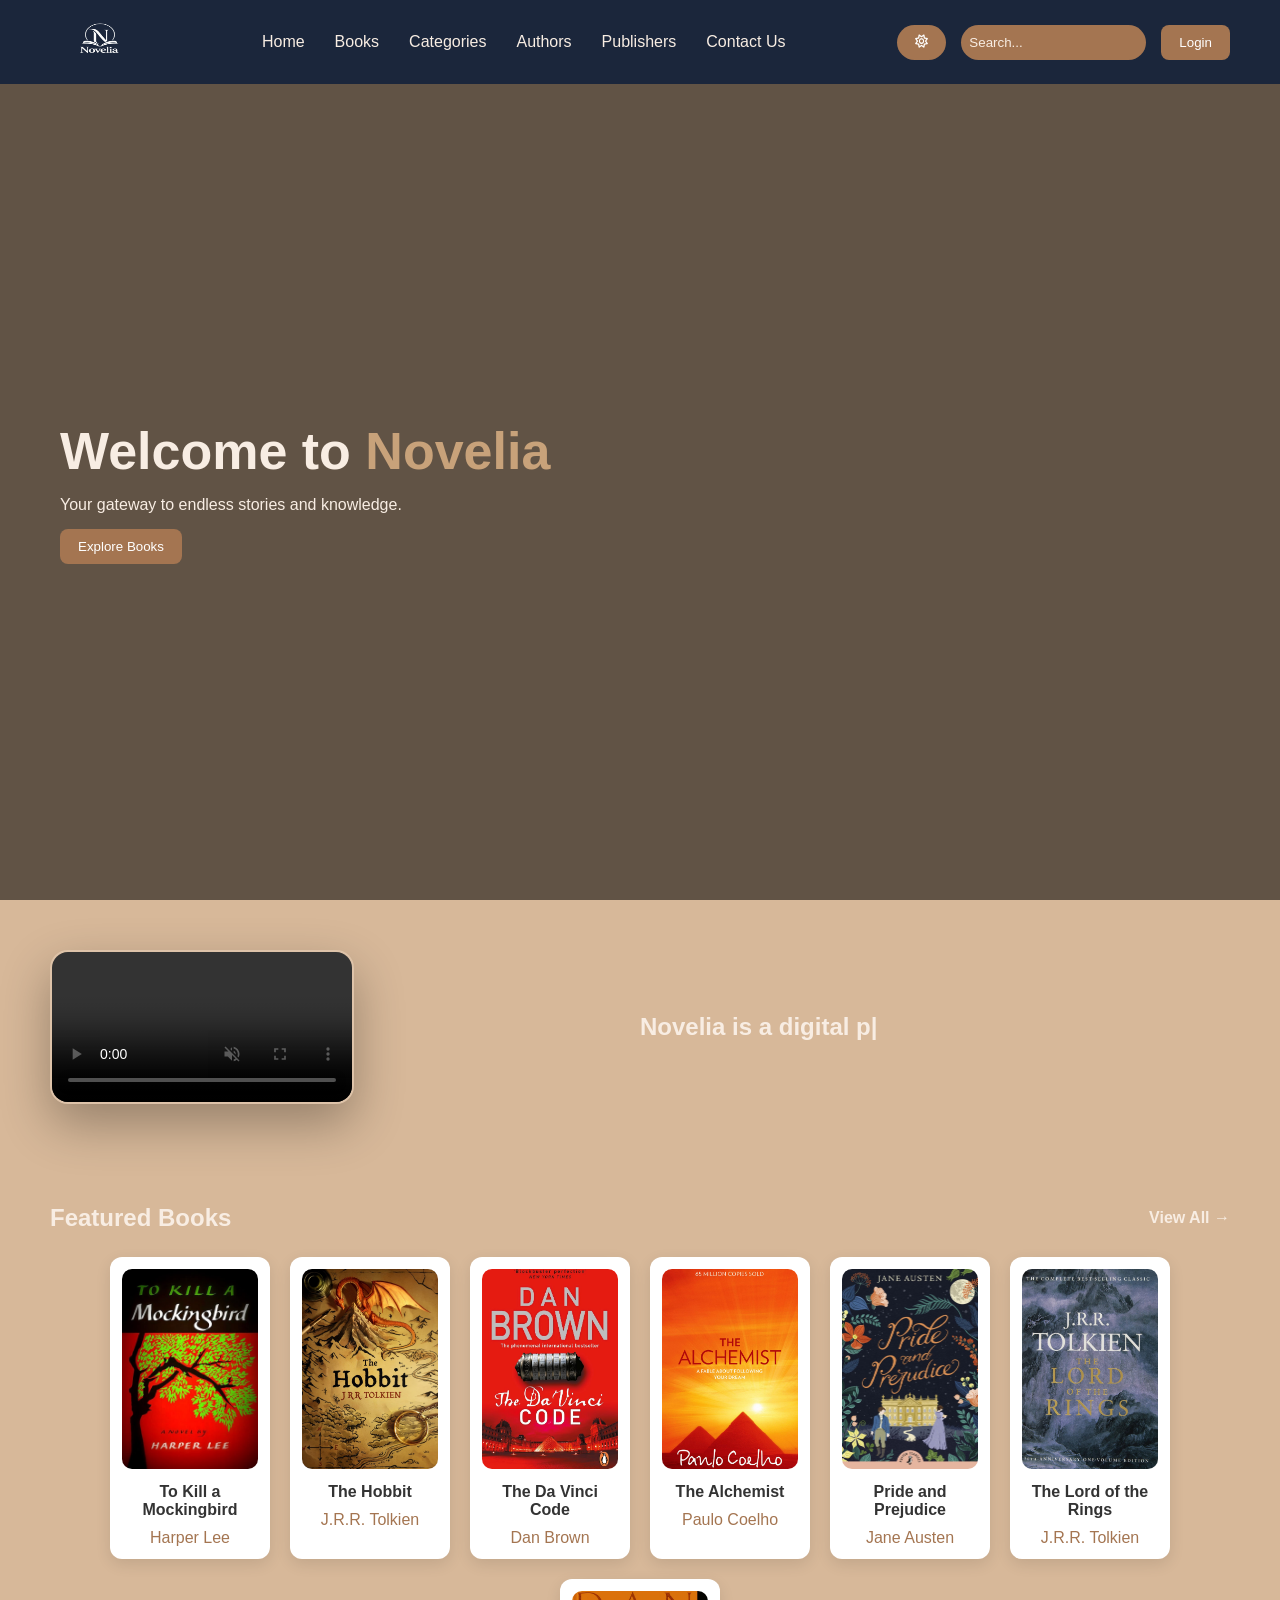
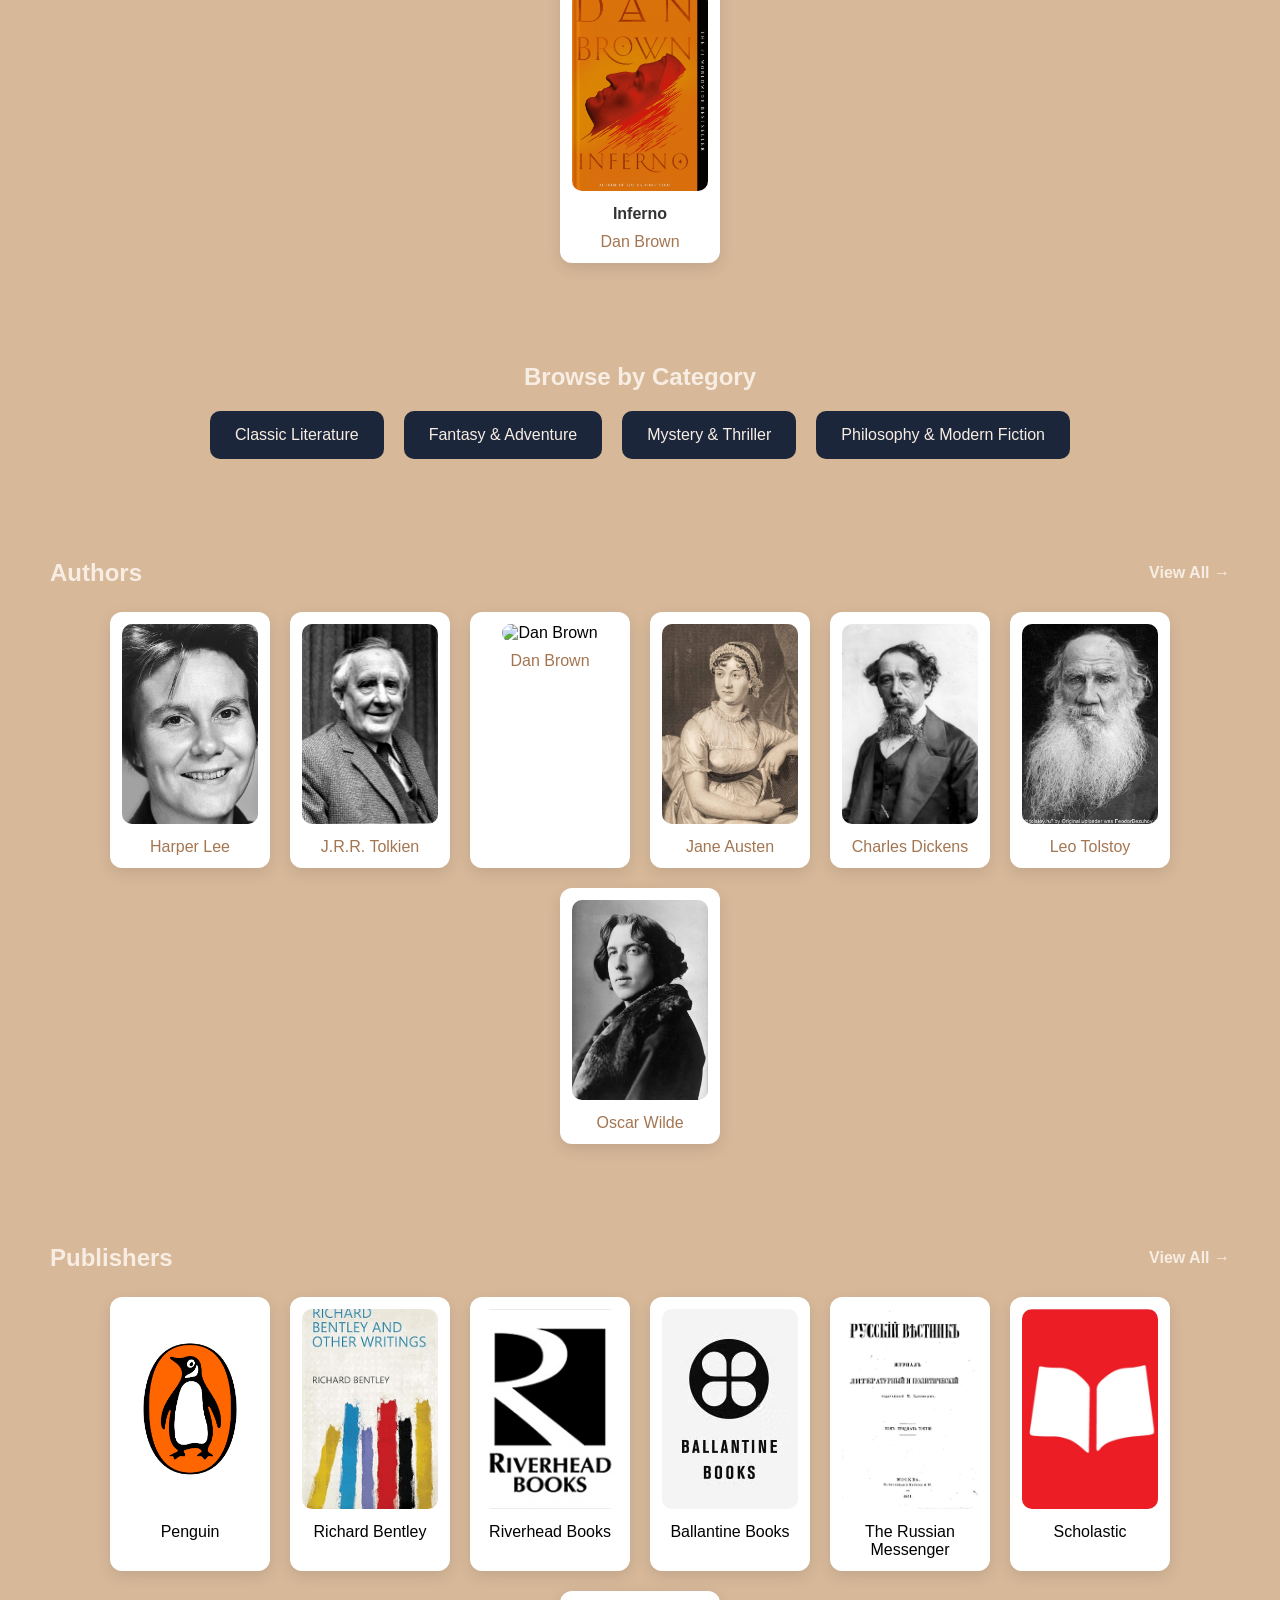
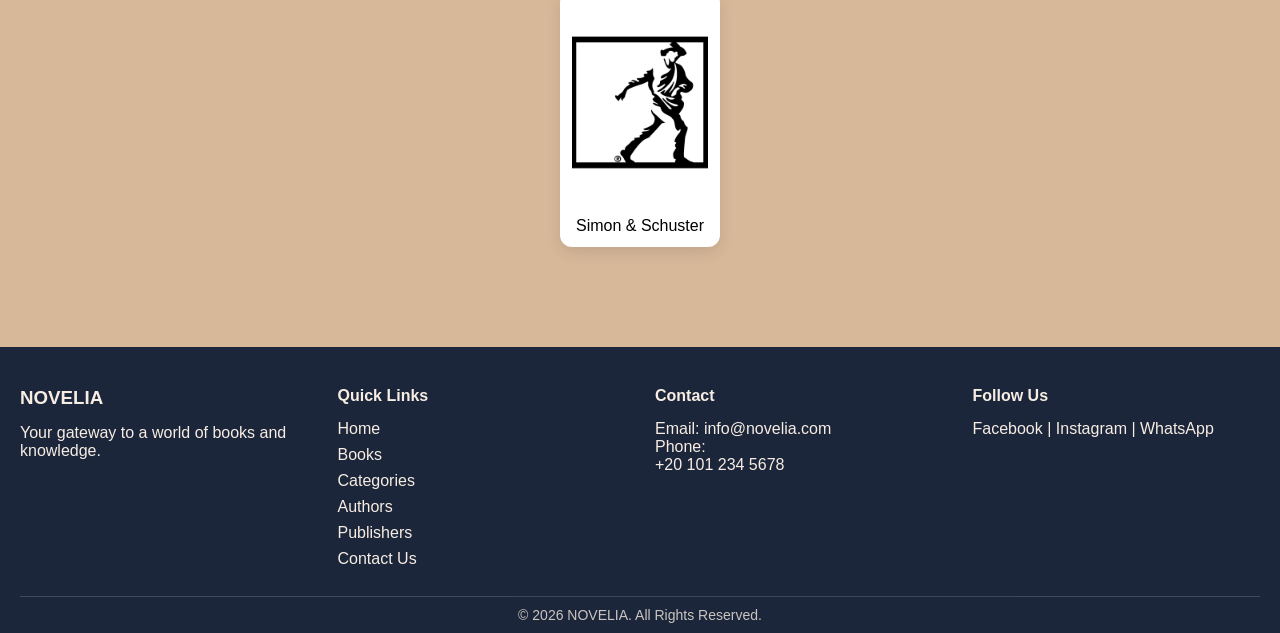
==== index.html @ daeb6084 "first commit" ====
<!doctype html>
<html lang="en">
  <head>
    <meta charset="UTF-8" />
    <title>Novelia</title>

    <link rel="stylesheet" href="/assets/styles/style.css" />
    <link
      rel="stylesheet"
      href="https://cdnjs.cloudflare.com/ajax/libs/font-awesome/6.5.1/css/all.min.css"
    />
  </head>
  <body>
    <!-- ================= NAVBAR ================= -->
    <nav class="navbar">
      <div class="logo">
        <img src="/assets/img/logo1.png" alt="logo" />
      </div>

      <div class="links">
        <a href="index.html">Home</a>
        <a href="book.html">Books</a>
        <a href="categories.html">Categories</a>
        <a href="author.html">Authors</a>
        <a href="publish.html">Publishers</a>
        <a href="contuct-us.html">Contact Us</a>
      </div>

      <div class="nav-right">
        <button id="switch-theme">
          <i class="fa-regular fa-sun"></i>
          <i class="fa-regular fa-moon"></i>
        </button>
        <input type="text" placeholder="Search..." class="search" />
        <button onclick="login()" class="login-btn">Login</button>
      </div>
    </nav>

    <!-- ================= HERO ================= -->
    <section class="hero">
      <div class="overlay">
        <div class="hero-content">
          <h1>Welcome to <span>Novelia</span></h1>
          <p>Your gateway to endless stories and knowledge.</p>
          <button>Explore Books</button>
        </div>
      </div>
    </section>

    <!-- ================= VIDEO ================= -->
    <section class="video-section">
      <div class="video-box">
        <video controls autoplay muted loop>
          <source src="/assets/video/presentation video.mp4" type="video/mp4" />
        </video>
      </div>

      <div class="text-box">
        <h2 id="typing"></h2>
      </div>
    </section>

    <!-- ================= BOOKS ================= -->
    <section class="featured" id="books">
      <div class="section-head">
        <h2 class="books-title">
          <a href="/book.html">Featured Books</a>
        </h2>

        <a href="./book.html" class="view-all">View All →</a>
      </div>

      <div class="cards">
        <div class="card">
          <img src="/assets/img/picture1.jpeg" />
          <p class="book-name">To Kill a Mockingbird</p>
          <p class="author-name">Harper Lee</p>
        </div>

        <div class="card">
          <img src="/assets/img/picture2.jpeg" />
          <p class="book-name">The Hobbit</p>
          <p class="author-name">J.R.R. Tolkien</p>
        </div>

        <div class="card">
          <img src="/assets/img/picture3.jpeg" />
          <p class="book-name">The Da Vinci Code</p>
          <p class="author-name">Dan Brown</p>
        </div>

        <div class="card">
          <img src="/assets/img/picture4.jpeg" />
          <p class="book-name">The Alchemist</p>
          <p class="author-name">Paulo Coelho</p>
        </div>

        <div class="card">
          <img src="/assets/img/picture5.jpeg" />
          <p class="book-name">Pride and Prejudice</p>
          <p class="author-name">Jane Austen</p>
        </div>

        <div class="card">
          <img src="/assets/img/picture6.jpeg" />
          <p class="book-name">The Lord of the Rings</p>
          <p class="author-name">J.R.R. Tolkien</p>
        </div>

        <div class="card">
          <img src="/assets/img/pictures7.jpeg" />
          <p class="book-name">Inferno</p>
          <p class="author-name">Dan Brown</p>
        </div>
      </div>
    </section>

    <!-- ================= CATEGORIES ================= -->
    <section class="categories" id="categories">
      <h2>Browse by Category</h2>

      <div class="category-boxes">
        <div>Classic Literature</div>
        <div>Fantasy & Adventure</div>
        <div>Mystery & Thriller</div>
        <div>Philosophy & Modern Fiction</div>
      </div>
    </section>

    <!-- ================= AUTHORS ================= -->
    <section class="featured" id="authors">
      <div class="section-head">
        <h2 class="authors-title">
          <a href="/author.html">Authors</a>
        </h2>

        <a href="./author.html" class="view-all">View All →</a>
      </div>

      <!-- ================= AUTHORS CARDS ================= -->
      <div class="cards">
        <!-- ================= AUTHORS CARDS ================= -->
        <div class="cards">
          <div class="card">
            <img src="/assets/img/harper lee.avif" alt="Harper Lee" />
            <p class="author-name">Harper Lee</p>
          </div>

          <div class="card">
            <img src="/assets/img/J.R.R. Tolkien.webp" alt="J.R.R. Tolkien" />
            <p class="author-name">J.R.R. Tolkien</p>
          </div>

          <div class="card">
            <img src="/assets/img/dan brown.jpg" alt="Dan Brown" />
            <p class="author-name">Dan Brown</p>
          </div>

          <div class="card">
            <img src="/assets/img/AJane Austen.jpg" alt="Jane Austen" />
            <p class="author-name">Jane Austen</p>
          </div>

          <div class="card">
            <img src="/assets/img/charles dickens.avif" alt="Charles Dickens" />
            <p class="author-name">Charles Dickens</p>
          </div>

          <div class="card">
            <img src="/assets/img/leo-tolstoy.avif" alt="Leo Tolstoy" />
            <p class="author-name">Leo Tolstoy</p>
          </div>

          <div class="card">
            <img src="/assets/img/Oscar-Wilde-1882.webp" alt="Oscar Wilde" />
            <p class="author-name">Oscar Wilde</p>
          </div>
        </div>
      </div>
    </section>

    <!-- ================= PUBLISHERS ================= -->
    <section class="featured" id="publishers">
      <div class="section-head">
        <h2 class="publishers-title">
          <a href="/publish.html">Publishers</a>
        </h2>

        <a href="./publish.html" class="view-all">View All →</a>
      </div>

      <div class="cards">
        <div class="card">
          <img src="/assets/img/penguin.png" />
          <p class="publishers-name">Penguin</p>
        </div>

        <div class="card">
          <img src="/assets/img/Richard Bentley.jpg" />
          <p class="publishers-name">Richard Bentley</p>
        </div>

        <div class="card">
          <img src="/assets/img/Riverhead_Books.jpg" />
          <p class="publishers-name">Riverhead Books</p>
        </div>

        <div class="card">
          <img
            src="/assets/img/RHPG_Imprint-Logos_Squares_200x200Ballantine.avif"
          />
          <p class="publishers-name">Ballantine Books</p>
        </div>

        <div class="card">
          <img src="/assets/img/The Russian Messenger.jpg" />
          <p class="publishers-name">The Russian Messenger</p>
        </div>

        <div class="card">
          <img src="/assets/img/Scholastic.jpg" />
          <p class="publishers-name">Scholastic</p>
        </div>

        <div class="card">
          <img src="/assets/img/Simon & Schuster.png" />
          <p class="publishers-name">Simon & Schuster</p>
        </div>
      </div>
    </section>

    <!-- ================= FOOTER ================= -->
    <section>
      <footer class="footer">
        <div class="footer-container">
          <div class="footer-box">
            <h3>NOVELIA</h3>
            <p>Your gateway to a world of books and knowledge.</p>
          </div>

          <div class="footer-box">
            <h4>Quick Links</h4>
            <a href="index.html">Home</a>
            <a href="book.html">Books</a>
            <a href="categories.html">Categories</a>
            <a href="author.html">Authors</a>
            <a href="publish.html">Publishers</a>
            <a href="contuct-us.html">Contact Us</a>
          </div>

          <div class="footer-box">
            <h4>Contact</h4>
            <p>Email: info@novelia.com</p>
            <p>Phone: <a href="tel:+201012345678">+20 101 234 5678</a></p>
          </div>

          <div class="footer-box">
            <h4>Follow Us</h4>
            <p>Facebook | Instagram | WhatsApp</p>
          </div>
        </div>

        <div class="footer-bottom">
          <p>© 2026 NOVELIA. All Rights Reserved.</p>
        </div>
      </footer>
    </section>
    <script src="/assets/js/index.js"></script>
  </body>

  <script>
    document.addEventListener("DOMContentLoaded", function () {
      const text =
        "Novelia is a digital platform for exploring books, authors, and publishers in an easy and enjoyable way.";

      let index = 0;
      let started = false;

      const typingElement = document.getElementById("typing");

      function type() {
        if (index < text.length) {
          typingElement.textContent += text.charAt(index);
          index++;
          setTimeout(type, 50);
        }
      }

      const observer = new IntersectionObserver(
        (entries) => {
          entries.forEach((entry) => {
            if (entry.isIntersecting && !started) {
              started = true;
              type();
            }
          });
        },
        {
          threshold: 0.5,
        },
      );

      observer.observe(typingElement);
    });
  </script>
</html>
---- assets/styles/style.css ----
:root {
  --background-color1: #c8a27a;
  --background-color: #d7b899;
  --primary-color: #a47551;
  --header-color: #1b263b;
  --font-color: #f8ede3;
}

html {
  scroll-behavior: smooth;
}

/* ================= RESET ================= */
* {
  margin: 0;
  padding: 0;
  box-sizing: border-box;
  font-family: sans-serif;
}

body {
  background: var(--background-color);
}


.navbar {
  display: flex;
  justify-content: space-between;
  align-items: center;
  background: var(--header-color);
  padding: 15px 50px;
}

img {
  width: 100px;
  height: 50px;
}

.links {
  display: flex;
  gap: 30px;
}

.links a {
  color: var(--font-color);
  text-decoration: none;
  transition: 0.3s;
}

.links a:hover {
  color: var(--background-color1);
}

.nav-right{
  display: flex;
  gap: 15px;
}

#switch-theme {
  background: var(--primary-color);
  border-radius: 20px;
}

#switch-theme:hover{
  transform: translateY(0px);
}



#switch-theme i.fa-moon{
  display: none;
}

#switch-theme i.fa-sun{
  display: block;
}

.dark-mode #switch-theme i.fa-moon{
  display: block;
}

.dark-mode #switch-theme i.fa-sun{
  display: none;
}

.dark-mode{
  --background-color1: #555353;
  --background-color: #1e1e1e;
  --primary-color: #211811;
  --font-color: #f8ede3;
  --header-color: #040508;

}

.search {
  padding: 8px 8px;
  border-radius: 50px;
  border: none;
  outline: none;
  background: var(--primary-color);
  color: var(--font-color);
}

.search::placeholder{
  color: var(--fonr-color);
}


button,
.login-btn {
  background: var(--primary-color);
  border: none;
  padding: 10px 18px;
  border-radius: 8px;
  cursor: pointer;
  color: #fff;
  transition: 0.3s;
  width: fit-content;
}

button:hover,
.login-btn:hover {
  transform: translateY(-3px);
  background: var(--background-color1);
}


.video-section {
  display: flex;
  align-items: center;
  justify-content: space-between;
  padding: 50px;
  gap: 40px;
  background: var(--backgorung-color);
}

.video-box video {
  width: 100%;
  border-radius: 18px;
  border: 2px solid rgba(248, 237, 227, 0.2);
  box-shadow: 0 20px 50px rgba(0, 0, 0, 0.3);
  transition: all 0.3s ease;
  display: block;
}

/* hover بسيط فقط */
.video-box video:hover {
  transform: scale(1.02);
  box-shadow: 0 25px 60px rgba(0, 0, 0, 0.4);
}

.text-box {
  width: 50%;
  color: var(--font-color);
}



.hero {
  height: 80vh;
  background: url("https://images.unsplash.com/photo-1507842217343-583bb7270b66") center/cover no-repeat;
  height: calc(100vh - 84px);
}

.overlay {
  width: 100%;
  height: 100%;
  background: rgba(0, 0, 0, 0.55);
  display: flex;
  align-items: center;
}

.hero-content {
  color: var(--font-color);
  display: flex;
  padding-left: 60px;
  max-width: 600px;
  flex-direction: column;
  gap: 15px;
}

.hero-content h1 {
  font-size: 52px;
}

.hero-content span {
  color:  #c8a27a;
}


.featured {
  padding: 50px;
}

.section-head {
  display: flex;
  justify-content: space-between;
  align-items: center;
  margin-bottom: 25px;
}


.section-head h2 a {
  text-decoration: none;
  color: var(--font-color);
  font-weight: bold;
  transition: 0.3s;
}



.view-all {
  color:var(--font-color);
  font-weight: bold;
  text-decoration: none;
  position: relative;
  transition: 0.3s;
}

.view-all::after {
  content: "";
  position: absolute;
  width: 0%;
  height: 2px;
  background: var(--primary-color);
  left: 0;
  bottom: -4px;
  transition: 0.3s;
}

.view-all:hover {
  color: var(--primary-color);
  letter-spacing: 1px;
}

.view-all:hover::after {
  width: 100%;
}


.cards {
  display: flex;
  flex-wrap: wrap;
  gap: 20px;
  justify-content: center;
}


.card {
  background: #fff;
  padding: 12px;
  border-radius: 12px;
  width: 160px;
  text-align: center;
  cursor: pointer;
  overflow: hidden;
  transition: 0.35s;
  box-shadow: 0 5px 15px rgba(0, 0, 0, 0.1);
}

.card:hover {
  transform: translateY(-10px) scale(1.04);
  box-shadow: 0 20px 35px rgba(0, 0, 0, 0.25);
}

.card img {
  width: 100%;
  height: 200px;
  object-fit: cover;
  border-radius: 10px;
  transition: 0.4s;
}

.card:hover img {
  transform: scale(1.1);
}

.card p {
  margin-top: 10px;
}


.book-name {
  font-weight: bold;
  color: #333;
}

.author-name {
  color: #a47551;
}


.categories {
  padding: 50px;
  text-align: center;
}

.category-boxes {
  display: flex;
  justify-content: center;
  gap: 20px;
  flex-wrap: wrap;
  margin-top: 20px;
}

.categories h2{
  color: var(--font-color);
}

.category-boxes div {
  background: var(--header-color);
  color: var(--font-color);
  padding: 15px 25px;
  border-radius: 10px;
  cursor: pointer;
  transition: 0.3s;
}

.category-boxes div:hover {
  background: var(--primary-color);
  transform: translateY(-5px);
}


@keyframes fadeUp {
  from {
    opacity: 0;
    transform: translateY(25px);
  }
  to {
    opacity: 1;
    transform: translateY(0);
  }
}

.footer {
  background: var(--header-color);
  color: var(--font-color);
  padding: 40px 20px 10px;
  margin-top: 50px;
}

.footer-container {
  display: flex;
  justify-content: space-between;
  flex-wrap: wrap;
  gap: 30px;
}

.footer-box {
  flex: 1;
  min-width: 200px;
}

.footer-box h3,
.footer-box h4 {
  margin-bottom: 15px;
  color: var(--font-color);
}

.footer-box a {
  display: block;
  color: var(--font-color);
  text-decoration: none;
  margin-bottom: 8px;
  transition: 0.3s;
}

.footer-box a:hover {
  color: var(--background-color1);
  padding-left: 5px;
}

.footer-bottom {
  text-align: center;
  margin-top: 20px;
  border-top: 1px solid rgba(255, 255, 255, 0.2);
  padding-top: 10px;
  font-size: 14px;
  opacity: 0.8;
}

#typing::after {
  content: "|";
  animation: blink 1s infinite;
}

@keyframes blink {
  0%,
  50%,
  100% {
    opacity: 1;
  }
  25%,
  75% {
    opacity: 0;
  }
}
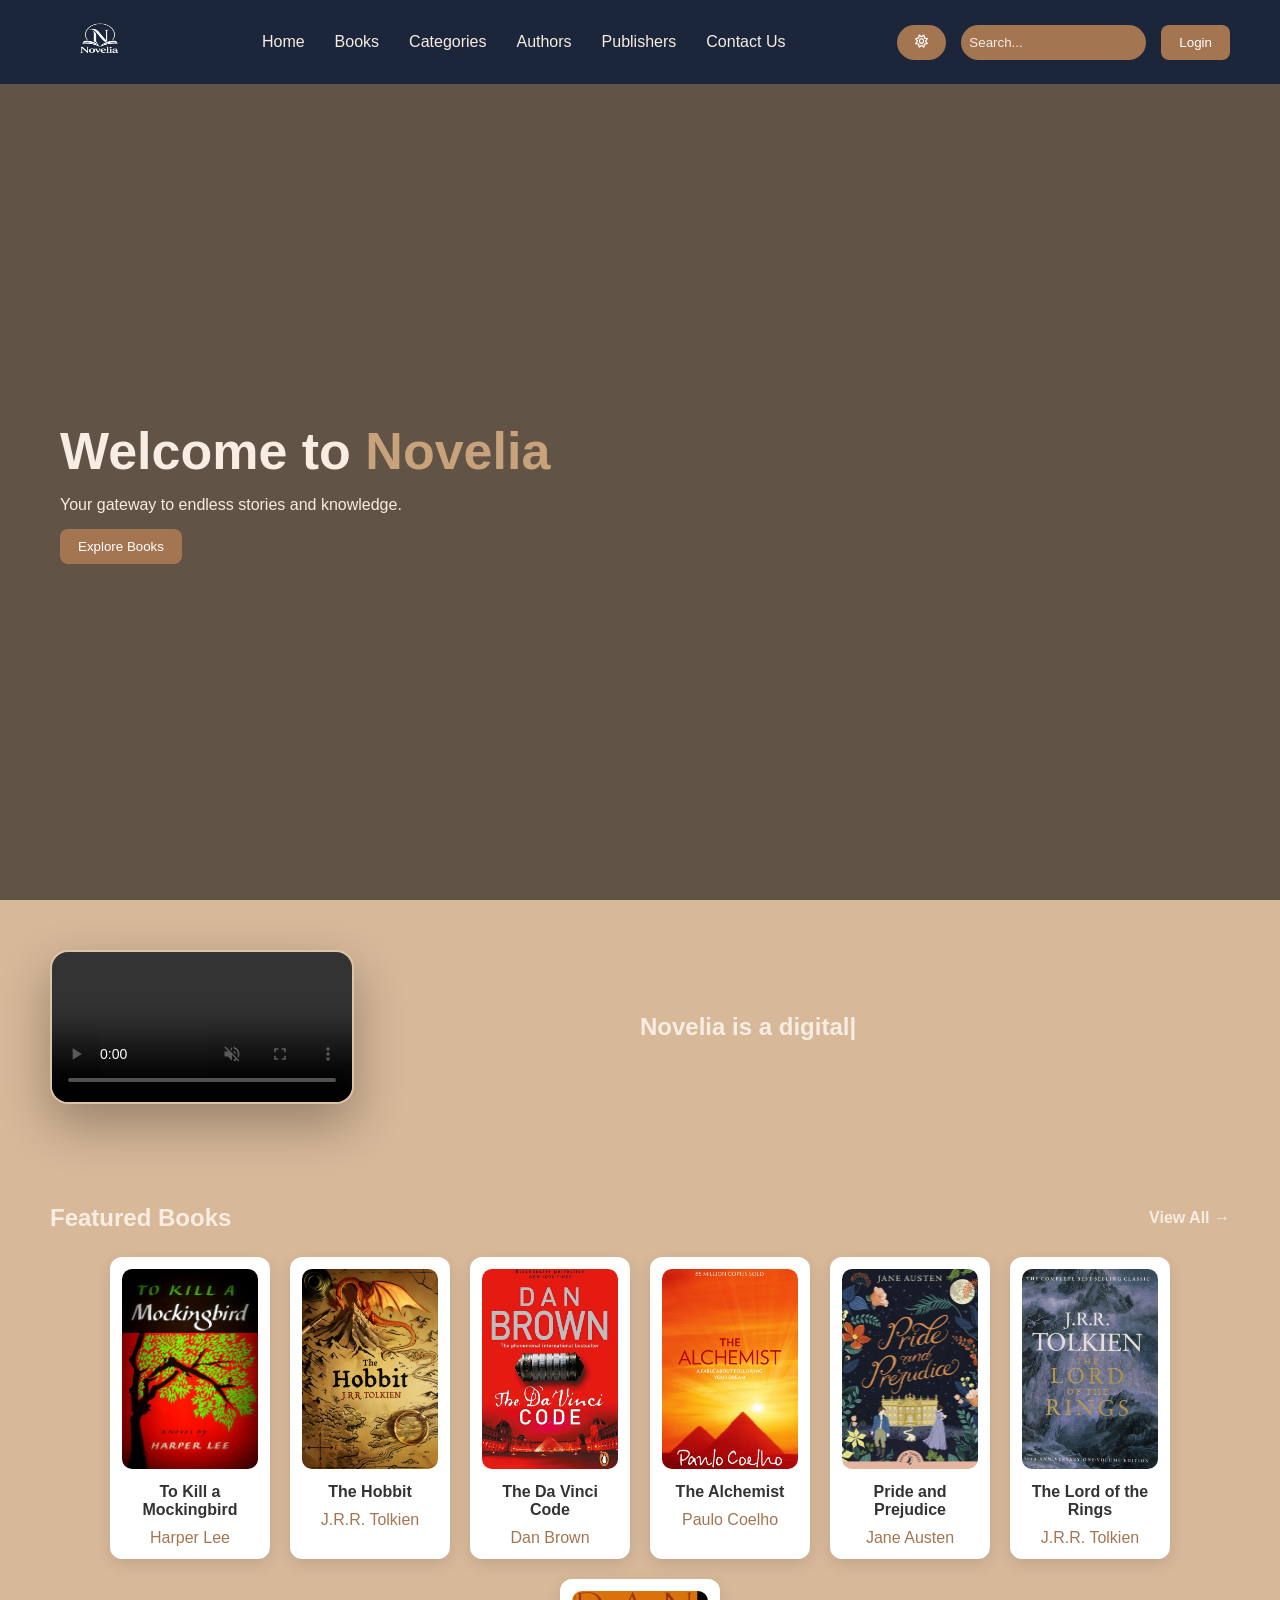
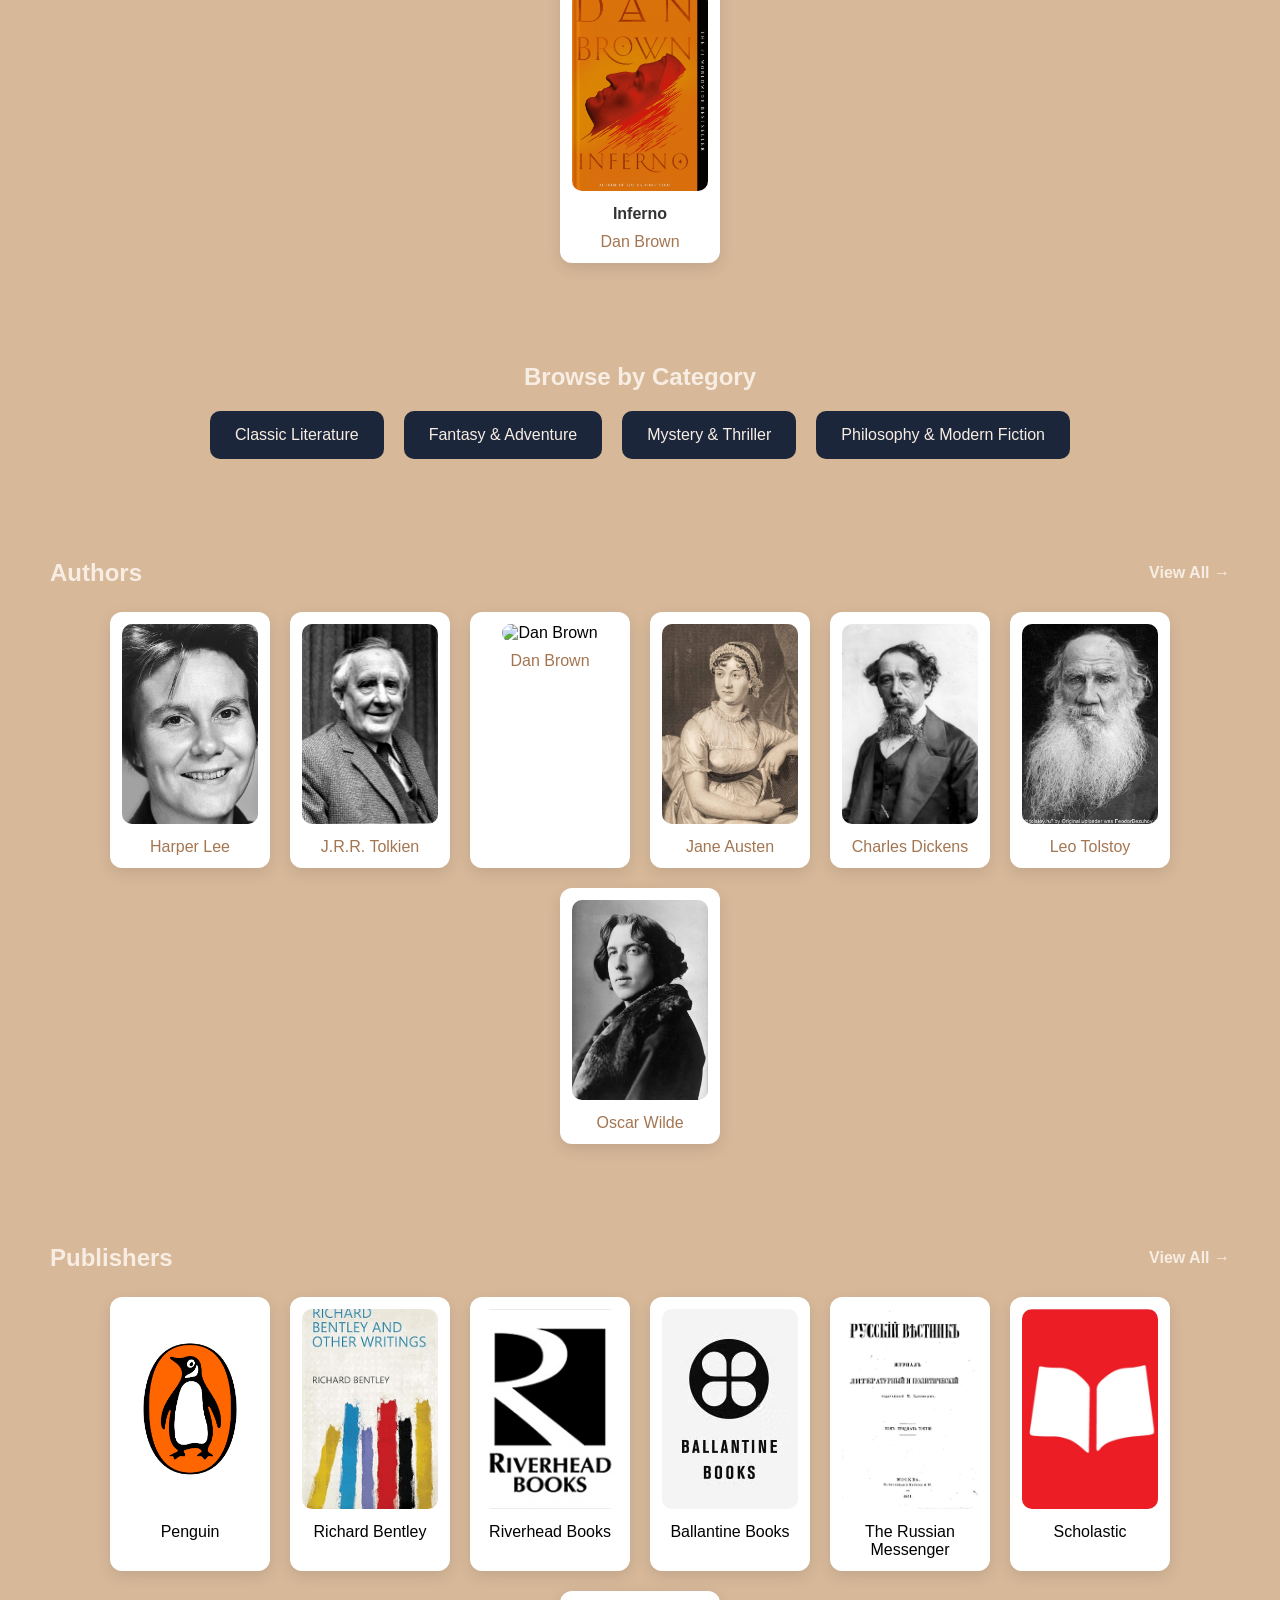
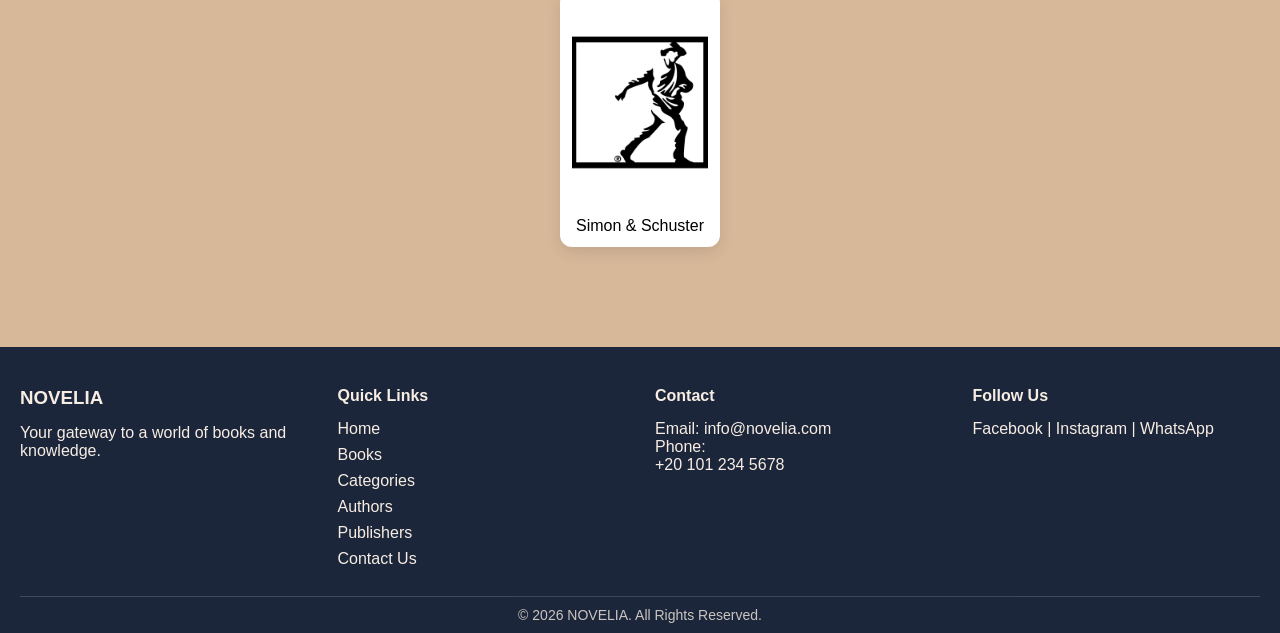
==== commit 51ee7076: "link" ====
--- a/index.html
+++ b/index.html
@@ -4,7 +4,7 @@
     <meta charset="UTF-8" />
     <title>Novelia</title>
 
-    <link rel="stylesheet" href="/assets/styles/style.css" />
+    <link rel="stylesheet" href="./assets/styles/style.css" />
     <link
       rel="stylesheet"
       href="https://cdnjs.cloudflare.com/ajax/libs/font-awesome/6.5.1/css/all.min.css"
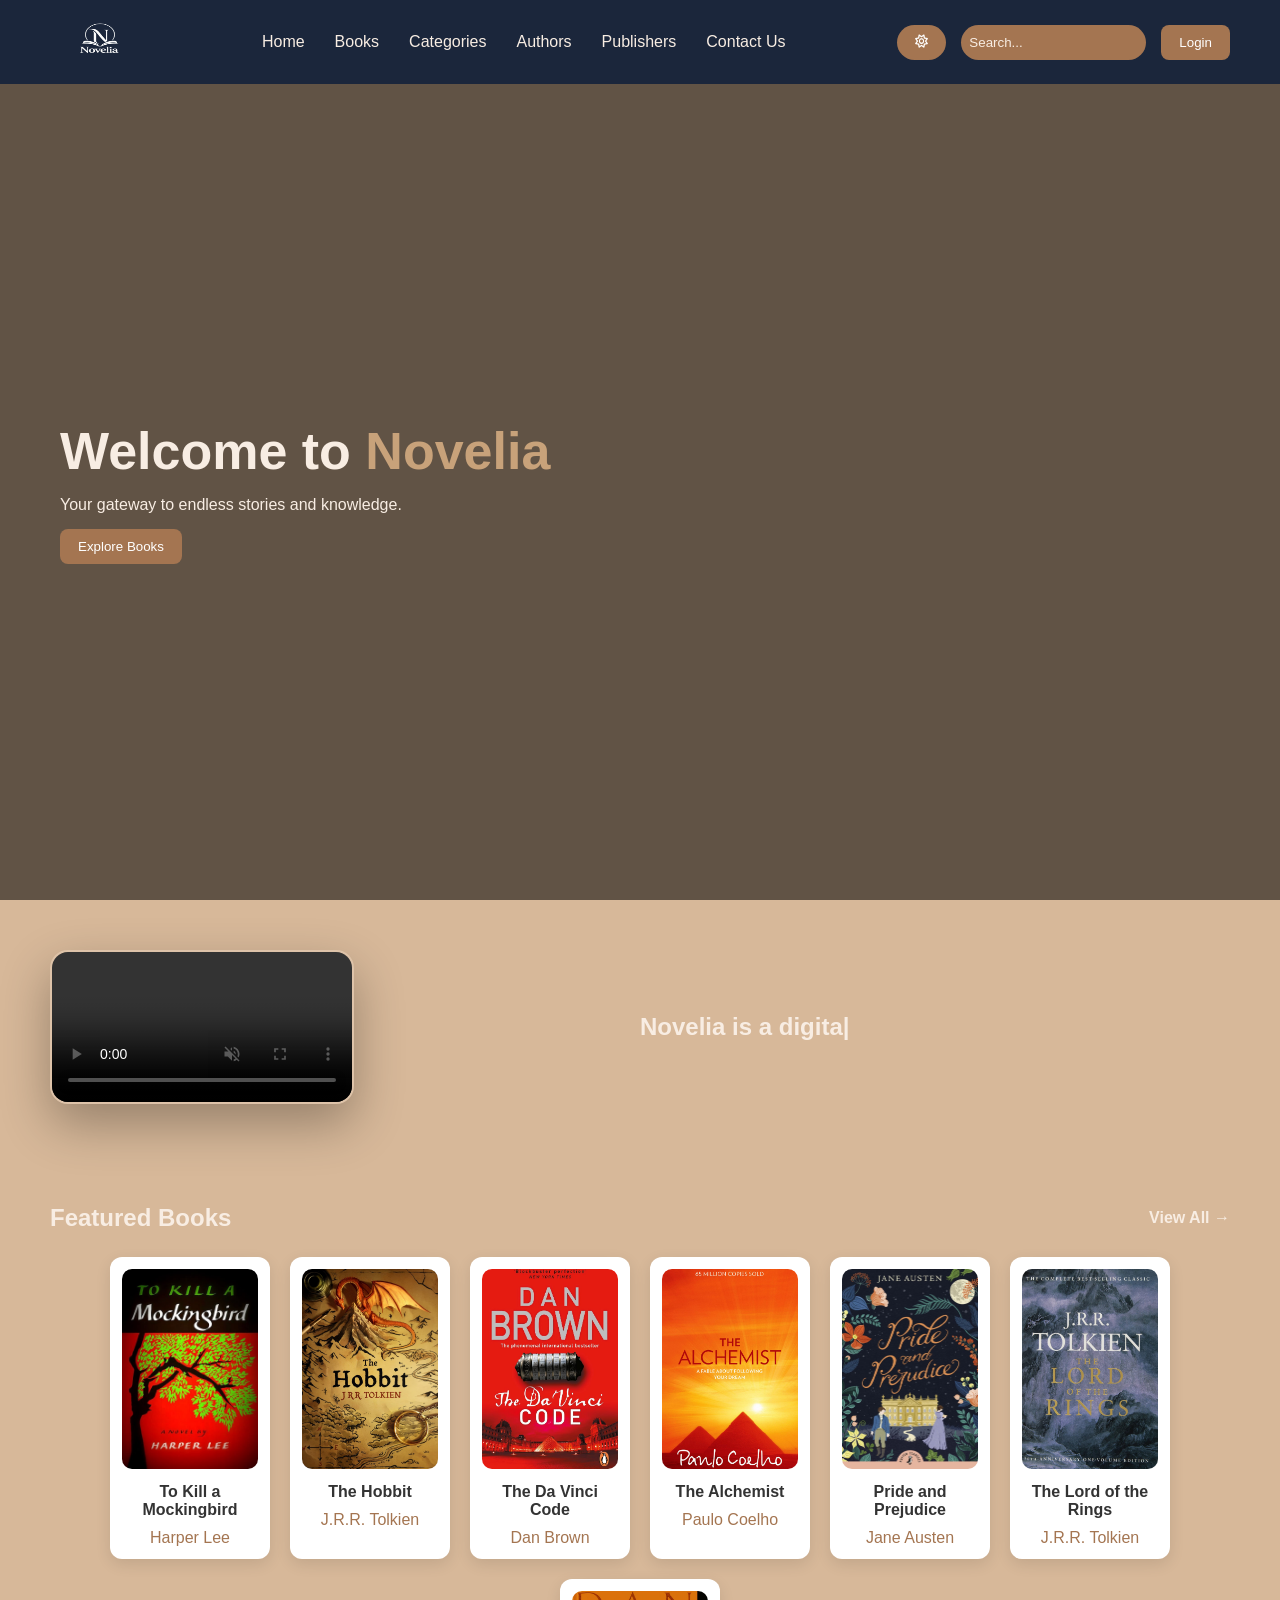
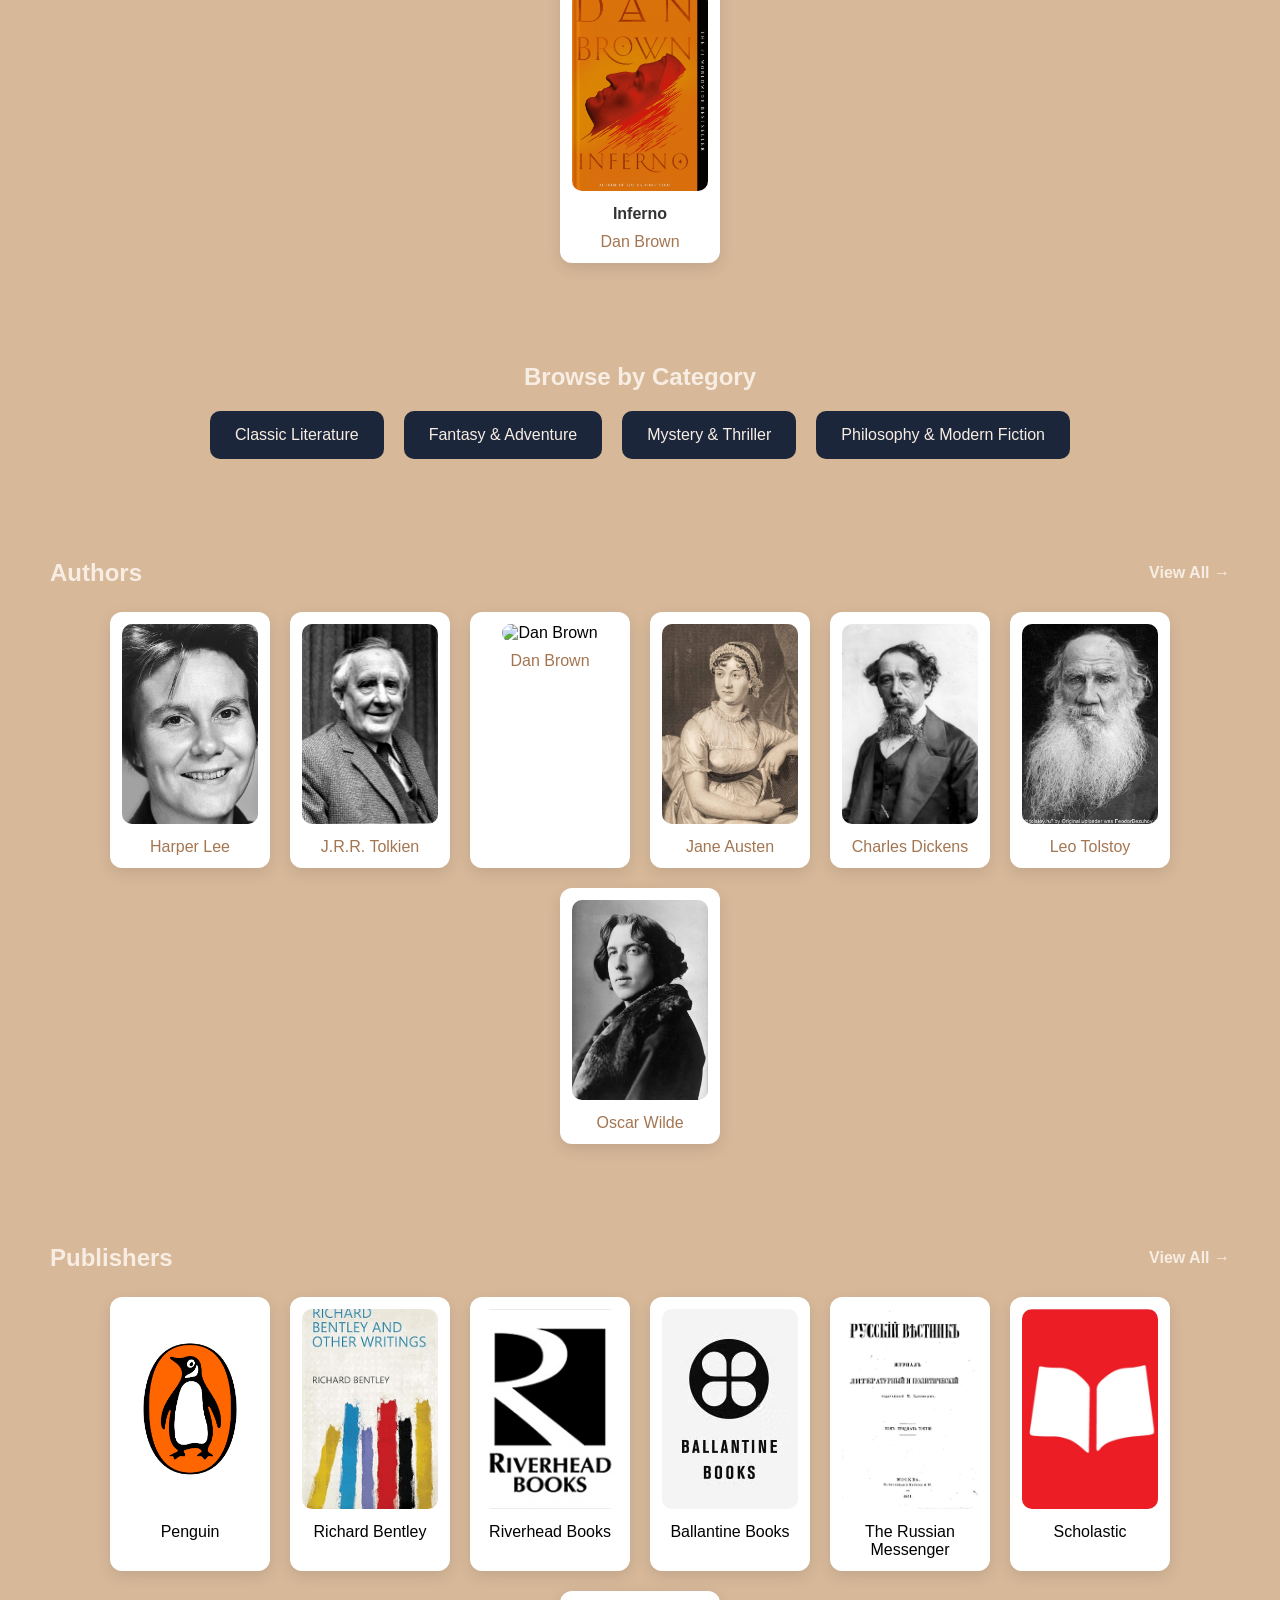
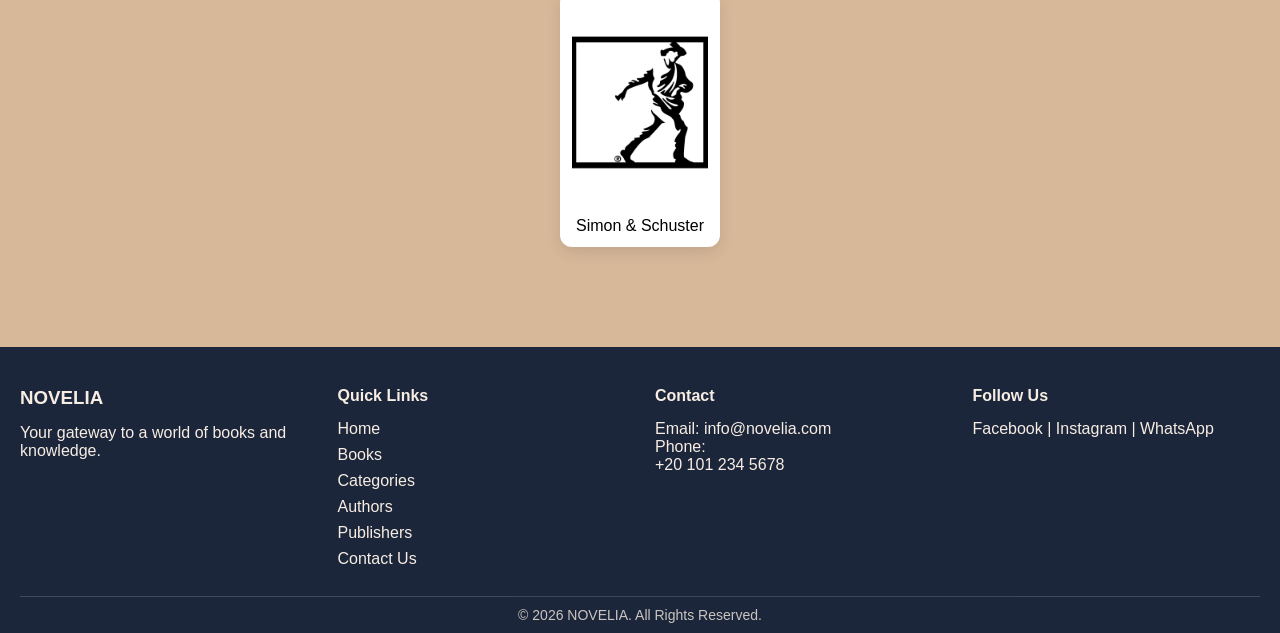
==== commit ee932ea5: "link" ====
--- a/index.html
+++ b/index.html
@@ -14,7 +14,7 @@
     <!-- ================= NAVBAR ================= -->
     <nav class="navbar">
       <div class="logo">
-        <img src="/assets/img/logo1.png" alt="logo" />
+        <img src="./assets/img/logo1.png" alt="logo" />
       </div>
 
       <div class="links">
@@ -265,7 +265,7 @@
         </div>
       </footer>
     </section>
-    <script src="/assets/js/index.js"></script>
+    <script src="./assets/js/index.js"></script>
   </body>
 
   <script>
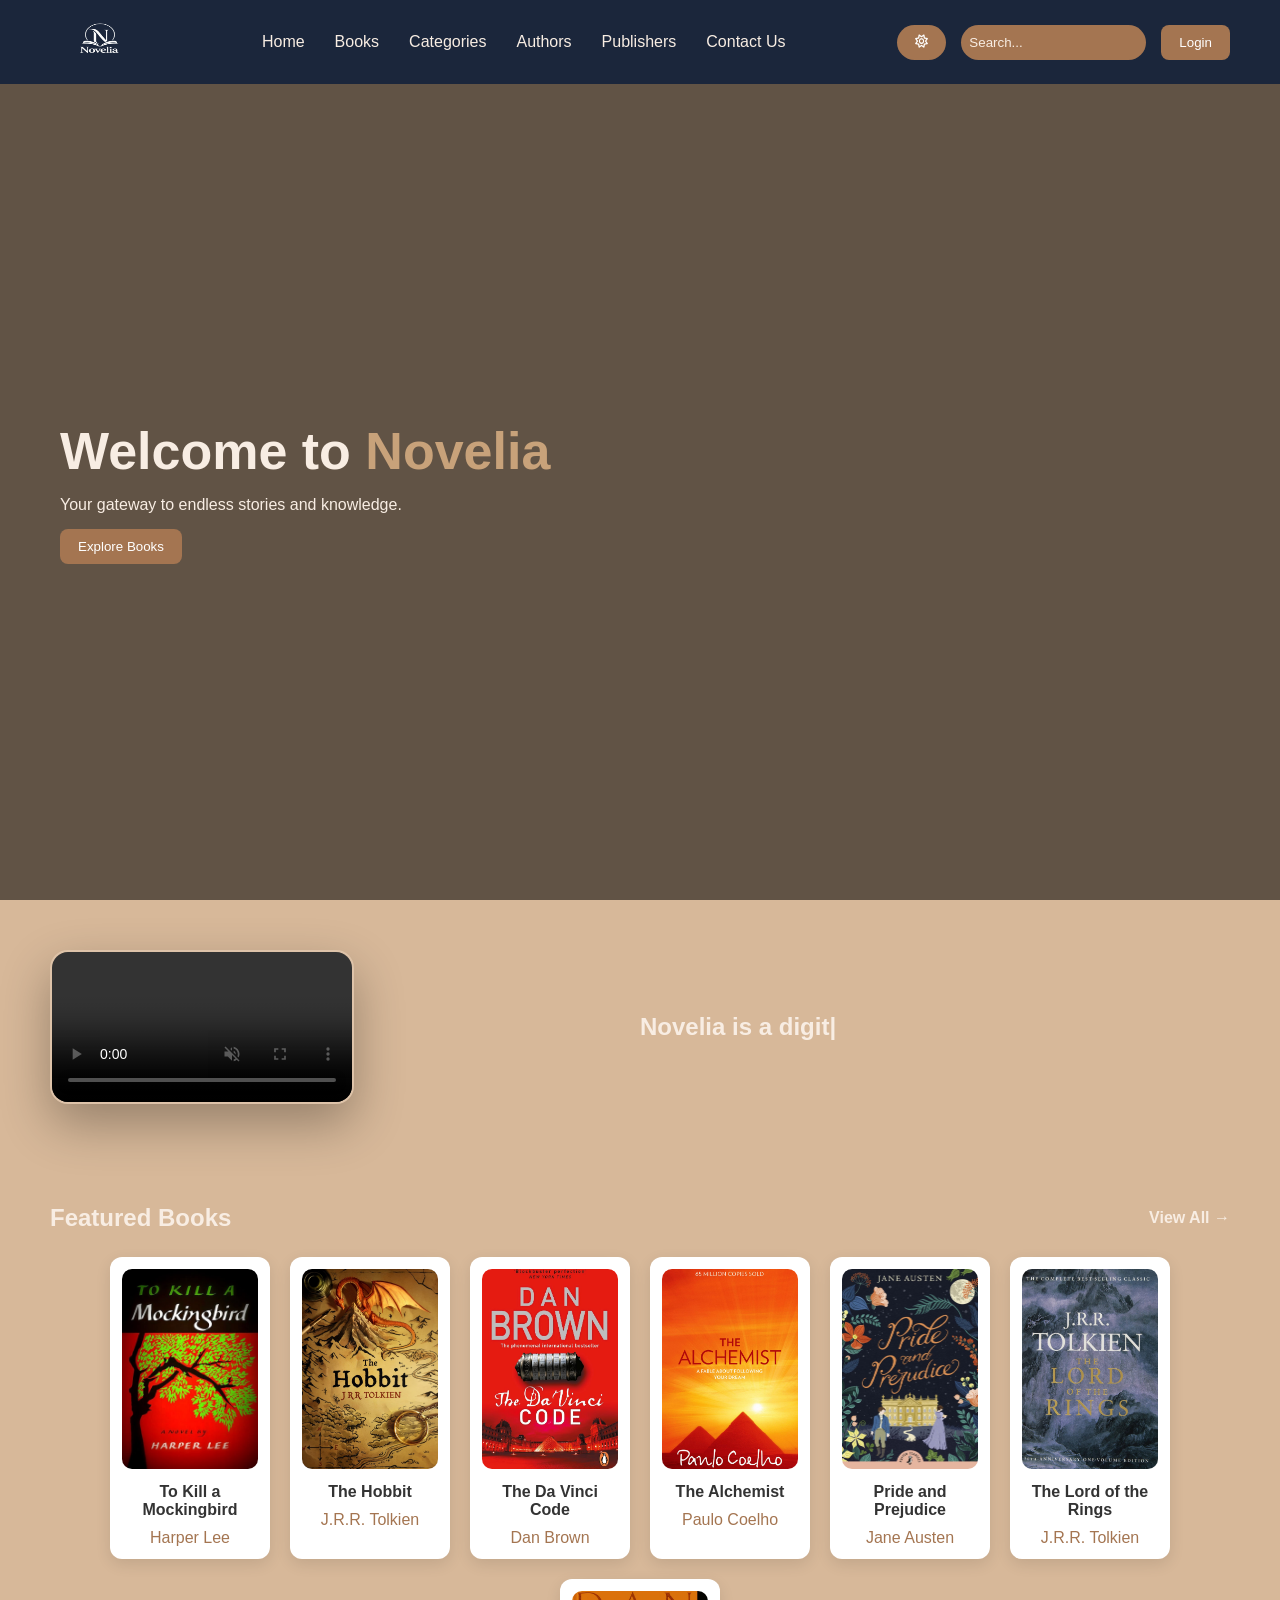
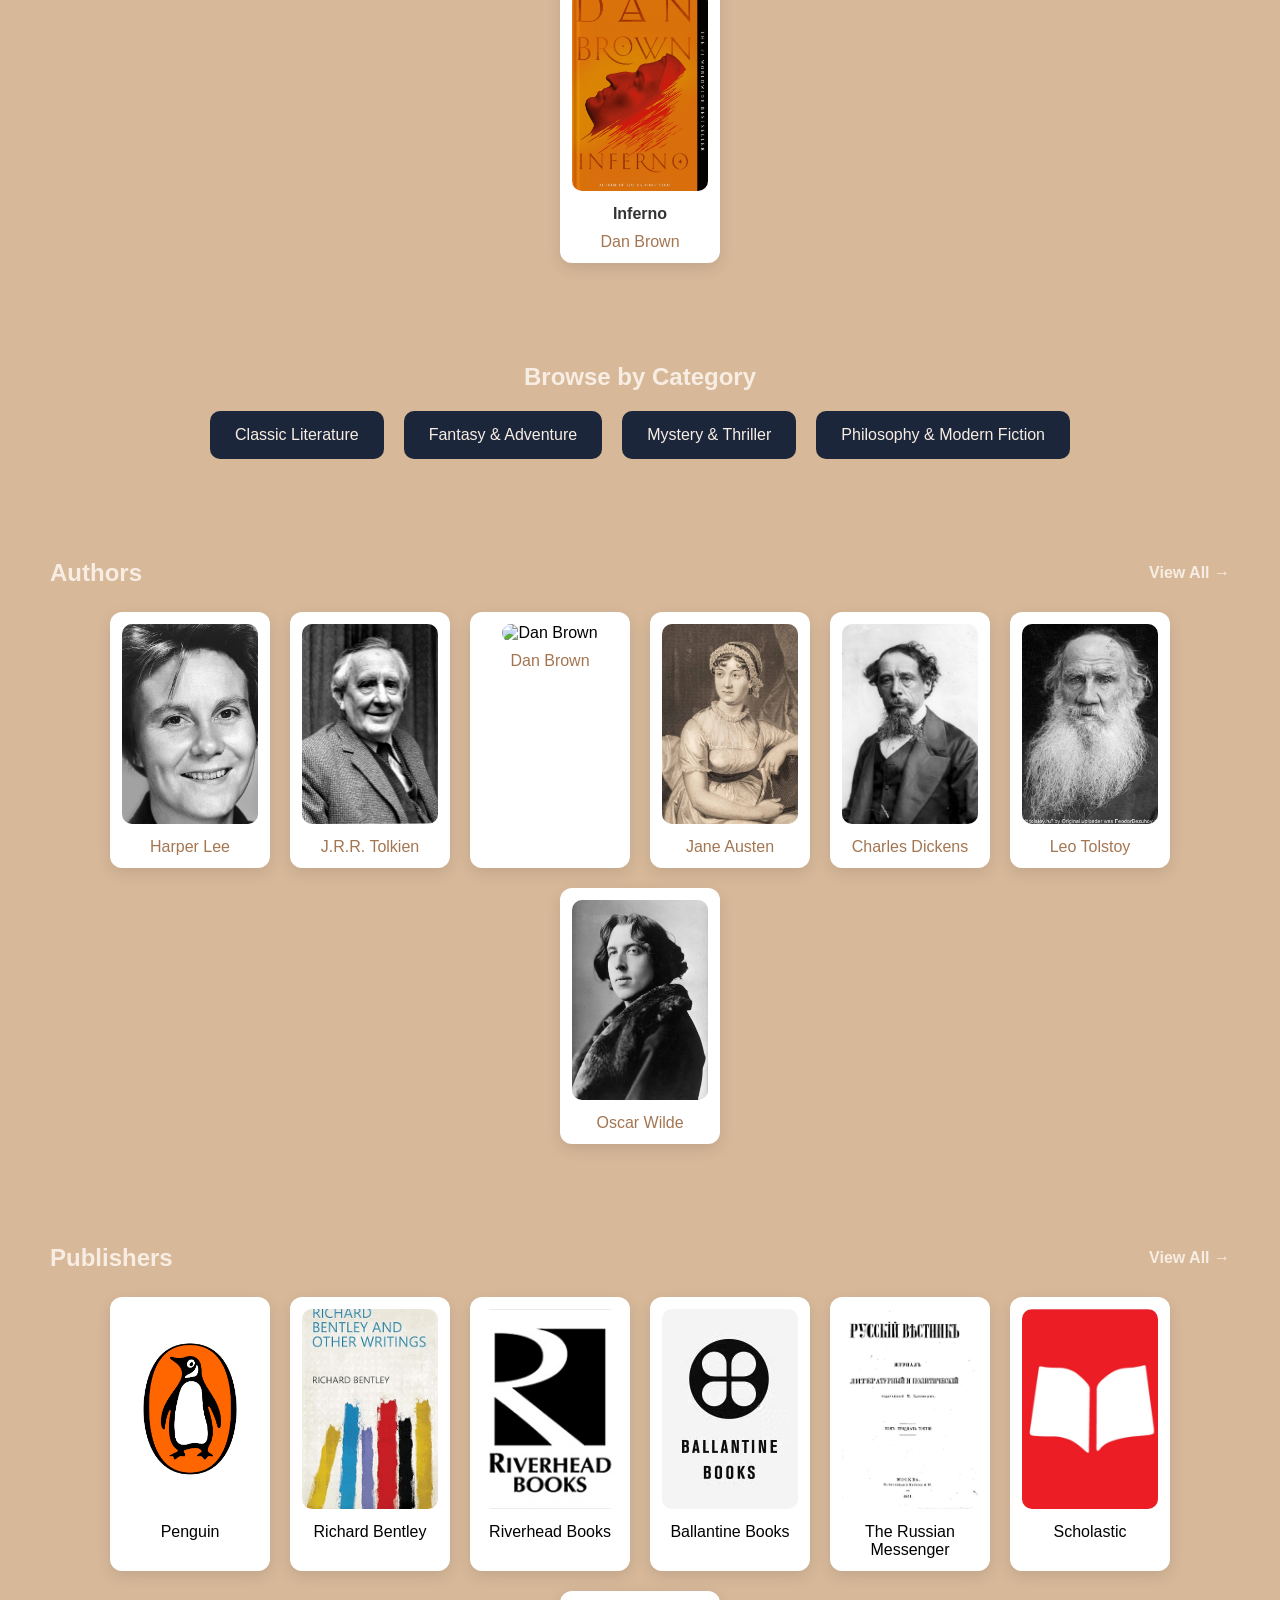
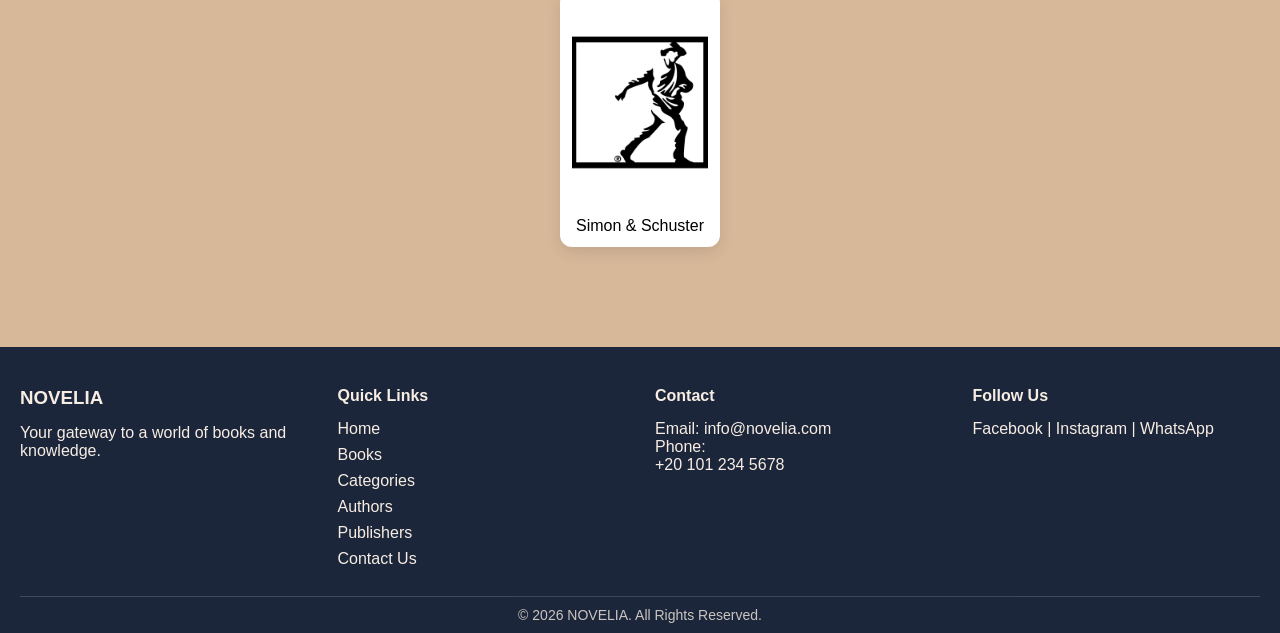
==== commit edb0cef6: "link" ====
--- a/index.html
+++ b/index.html
@@ -51,7 +51,7 @@
     <section class="video-section">
       <div class="video-box">
         <video controls autoplay muted loop>
-          <source src="/assets/video/presentation video.mp4" type="video/mp4" />
+          <source src="./assets/video/presentation video.mp4" type="video/mp4" />
         </video>
       </div>
 
@@ -64,7 +64,7 @@
     <section class="featured" id="books">
       <div class="section-head">
         <h2 class="books-title">
-          <a href="/book.html">Featured Books</a>
+          <a href="./book.html">Featured Books</a>
         </h2>
 
         <a href="./book.html" class="view-all">View All →</a>
@@ -72,43 +72,43 @@
 
       <div class="cards">
         <div class="card">
-          <img src="/assets/img/picture1.jpeg" />
+          <img src="./assets/img/picture1.jpeg" />
           <p class="book-name">To Kill a Mockingbird</p>
           <p class="author-name">Harper Lee</p>
         </div>
 
         <div class="card">
-          <img src="/assets/img/picture2.jpeg" />
+          <img src="./assets/img/picture2.jpeg" />
           <p class="book-name">The Hobbit</p>
           <p class="author-name">J.R.R. Tolkien</p>
         </div>
 
         <div class="card">
-          <img src="/assets/img/picture3.jpeg" />
+          <img src="./assets/img/picture3.jpeg" />
           <p class="book-name">The Da Vinci Code</p>
           <p class="author-name">Dan Brown</p>
         </div>
 
         <div class="card">
-          <img src="/assets/img/picture4.jpeg" />
+          <img src="./assets/img/picture4.jpeg" />
           <p class="book-name">The Alchemist</p>
           <p class="author-name">Paulo Coelho</p>
         </div>
 
         <div class="card">
-          <img src="/assets/img/picture5.jpeg" />
+          <img src="./assets/img/picture5.jpeg" />
           <p class="book-name">Pride and Prejudice</p>
           <p class="author-name">Jane Austen</p>
         </div>
 
         <div class="card">
-          <img src="/assets/img/picture6.jpeg" />
+          <img src="./assets/img/picture6.jpeg" />
           <p class="book-name">The Lord of the Rings</p>
           <p class="author-name">J.R.R. Tolkien</p>
         </div>
 
         <div class="card">
-          <img src="/assets/img/pictures7.jpeg" />
+          <img src="./assets/img/pictures7.jpeg" />
           <p class="book-name">Inferno</p>
           <p class="author-name">Dan Brown</p>
         </div>
@@ -131,7 +131,7 @@
     <section class="featured" id="authors">
       <div class="section-head">
         <h2 class="authors-title">
-          <a href="/author.html">Authors</a>
+          <a href="./author.html">Authors</a>
         </h2>
 
         <a href="./author.html" class="view-all">View All →</a>
@@ -142,37 +142,37 @@
         <!-- ================= AUTHORS CARDS ================= -->
         <div class="cards">
           <div class="card">
-            <img src="/assets/img/harper lee.avif" alt="Harper Lee" />
+            <img src="./assets/img/harper lee.avif" alt="Harper Lee" />
             <p class="author-name">Harper Lee</p>
           </div>
 
           <div class="card">
-            <img src="/assets/img/J.R.R. Tolkien.webp" alt="J.R.R. Tolkien" />
+            <img src="./assets/img/J.R.R. Tolkien.webp" alt="J.R.R. Tolkien" />
             <p class="author-name">J.R.R. Tolkien</p>
           </div>
 
           <div class="card">
-            <img src="/assets/img/dan brown.jpg" alt="Dan Brown" />
+            <img src="./assets/img/dan brown.jpg" alt="Dan Brown" />
             <p class="author-name">Dan Brown</p>
           </div>
 
           <div class="card">
-            <img src="/assets/img/AJane Austen.jpg" alt="Jane Austen" />
+            <img src="./assets/img/AJane Austen.jpg" alt="Jane Austen" />
             <p class="author-name">Jane Austen</p>
           </div>
 
           <div class="card">
-            <img src="/assets/img/charles dickens.avif" alt="Charles Dickens" />
+            <img src="./assets/img/charles dickens.avif" alt="Charles Dickens" />
             <p class="author-name">Charles Dickens</p>
           </div>
 
           <div class="card">
-            <img src="/assets/img/leo-tolstoy.avif" alt="Leo Tolstoy" />
+            <img src="./assets/img/leo-tolstoy.avif" alt="Leo Tolstoy" />
             <p class="author-name">Leo Tolstoy</p>
           </div>
 
           <div class="card">
-            <img src="/assets/img/Oscar-Wilde-1882.webp" alt="Oscar Wilde" />
+            <img src="./assets/img/Oscar-Wilde-1882.webp" alt="Oscar Wilde" />
             <p class="author-name">Oscar Wilde</p>
           </div>
         </div>
@@ -183,7 +183,7 @@
     <section class="featured" id="publishers">
       <div class="section-head">
         <h2 class="publishers-title">
-          <a href="/publish.html">Publishers</a>
+          <a href="./publish.html">Publishers</a>
         </h2>
 
         <a href="./publish.html" class="view-all">View All →</a>
@@ -191,39 +191,39 @@
 
       <div class="cards">
         <div class="card">
-          <img src="/assets/img/penguin.png" />
+          <img src="./assets/img/penguin.png" />
           <p class="publishers-name">Penguin</p>
         </div>
 
         <div class="card">
-          <img src="/assets/img/Richard Bentley.jpg" />
+          <img src="./assets/img/Richard Bentley.jpg" />
           <p class="publishers-name">Richard Bentley</p>
         </div>
 
         <div class="card">
-          <img src="/assets/img/Riverhead_Books.jpg" />
+          <img src="./assets/img/Riverhead_Books.jpg" />
           <p class="publishers-name">Riverhead Books</p>
         </div>
 
         <div class="card">
           <img
-            src="/assets/img/RHPG_Imprint-Logos_Squares_200x200Ballantine.avif"
+            src="./assets/img/RHPG_Imprint-Logos_Squares_200x200Ballantine.avif"
           />
           <p class="publishers-name">Ballantine Books</p>
         </div>
 
         <div class="card">
-          <img src="/assets/img/The Russian Messenger.jpg" />
+          <img src="./assets/img/The Russian Messenger.jpg" />
           <p class="publishers-name">The Russian Messenger</p>
         </div>
 
         <div class="card">
-          <img src="/assets/img/Scholastic.jpg" />
+          <img src="./assets/img/Scholastic.jpg" />
           <p class="publishers-name">Scholastic</p>
         </div>
 
         <div class="card">
-          <img src="/assets/img/Simon & Schuster.png" />
+          <img src="./assets/img/Simon & Schuster.png" />
           <p class="publishers-name">Simon & Schuster</p>
         </div>
       </div>
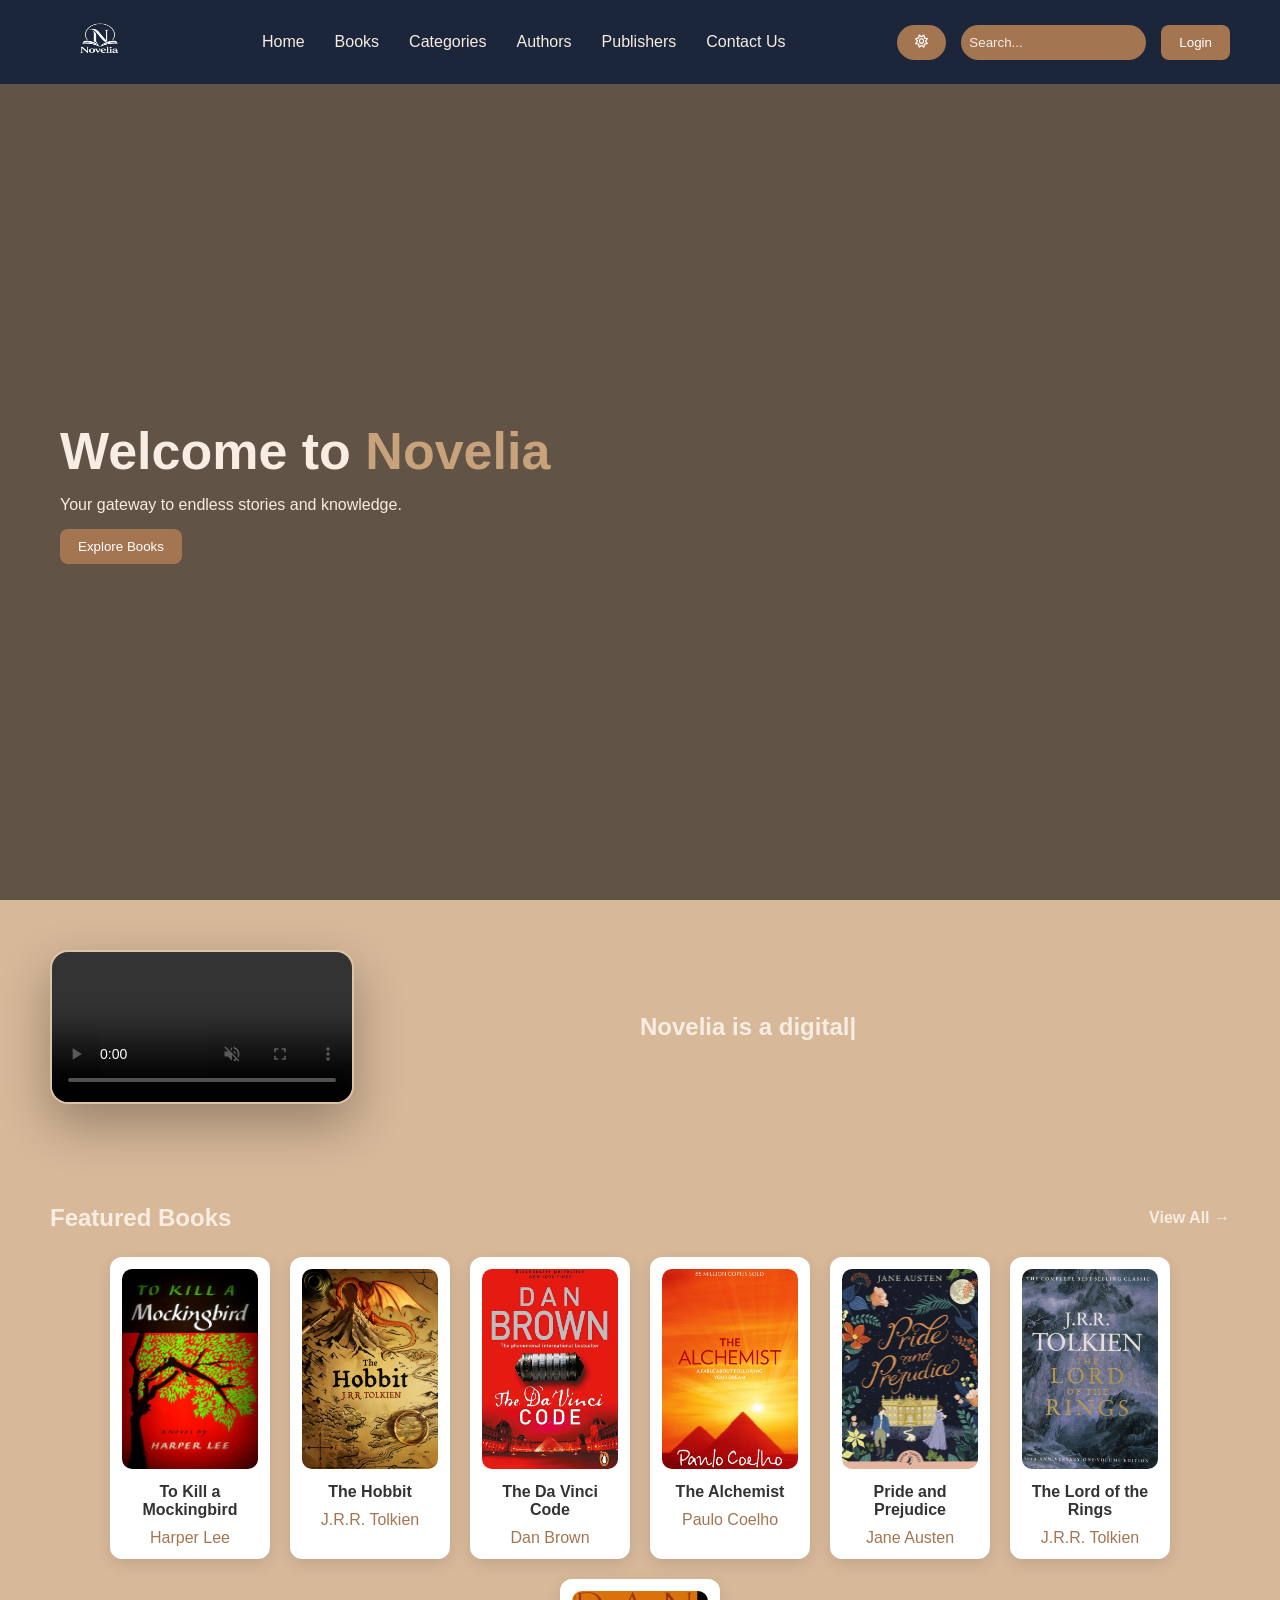
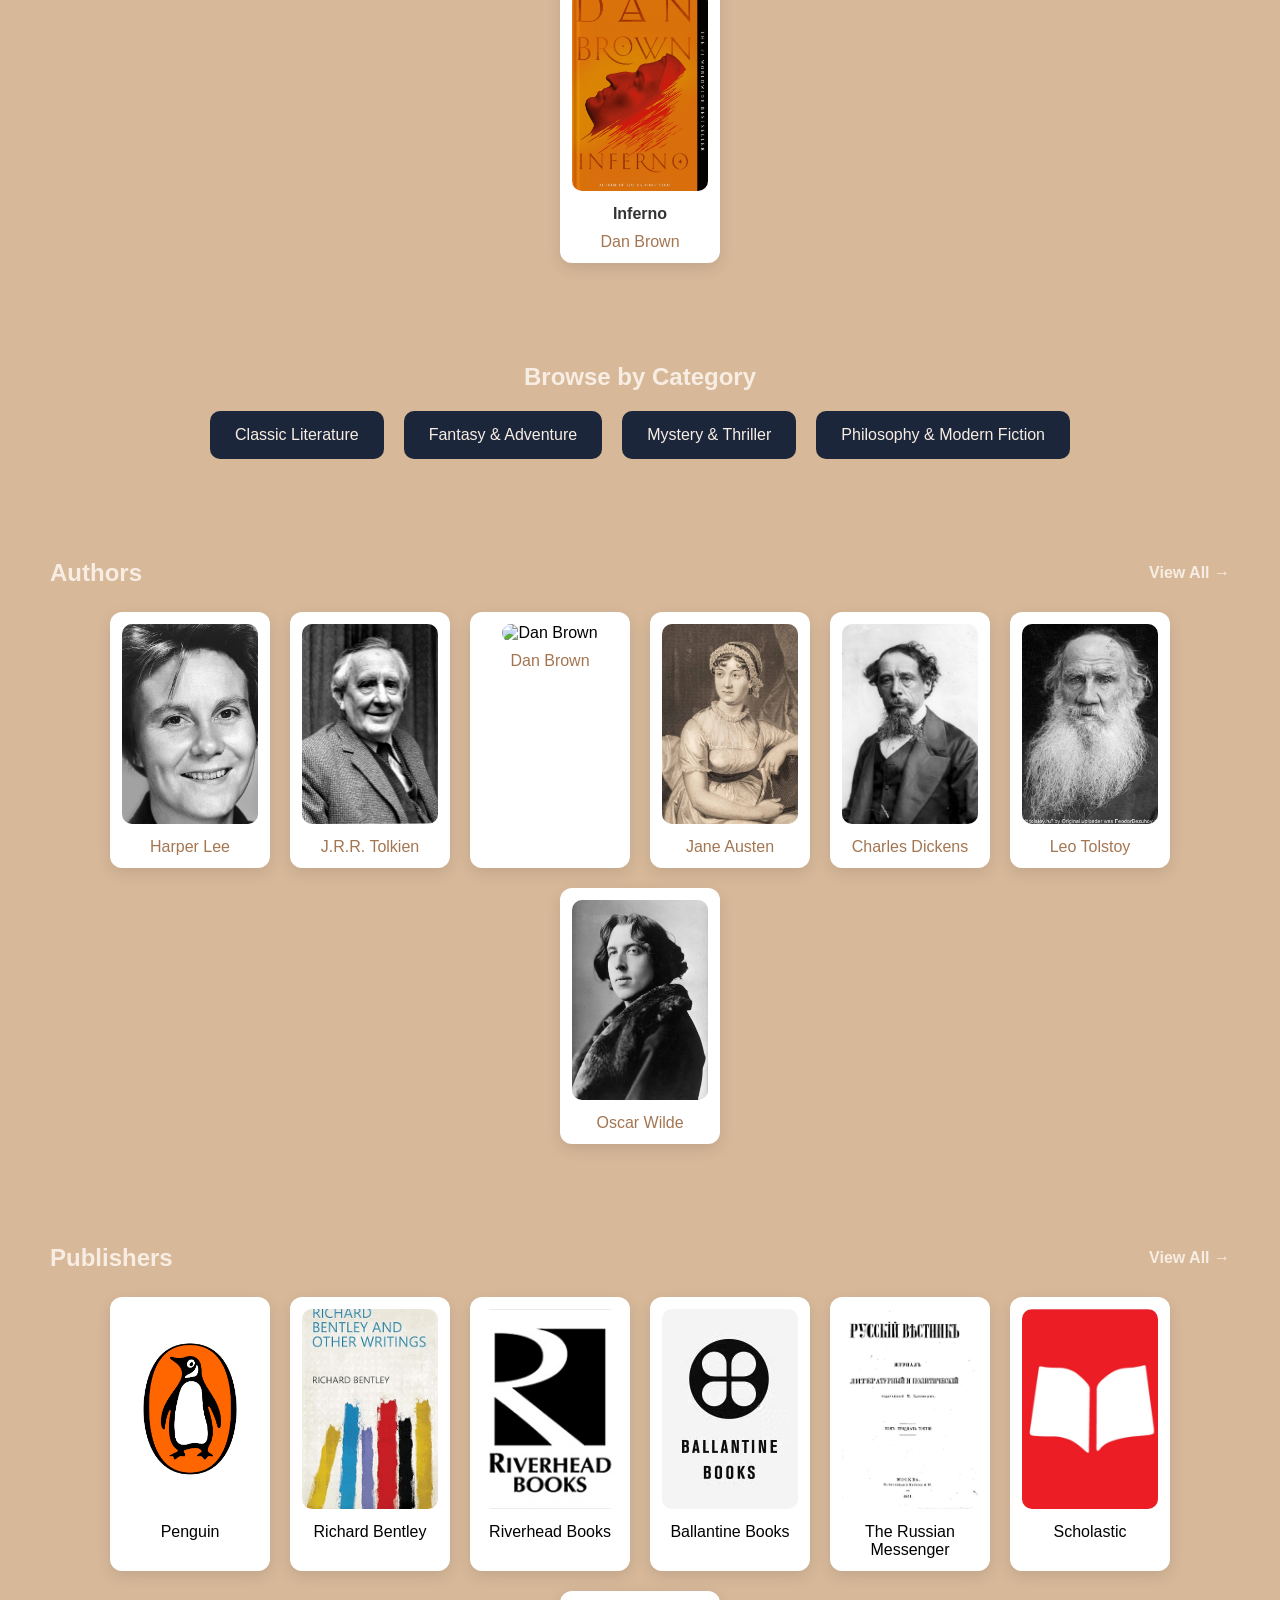
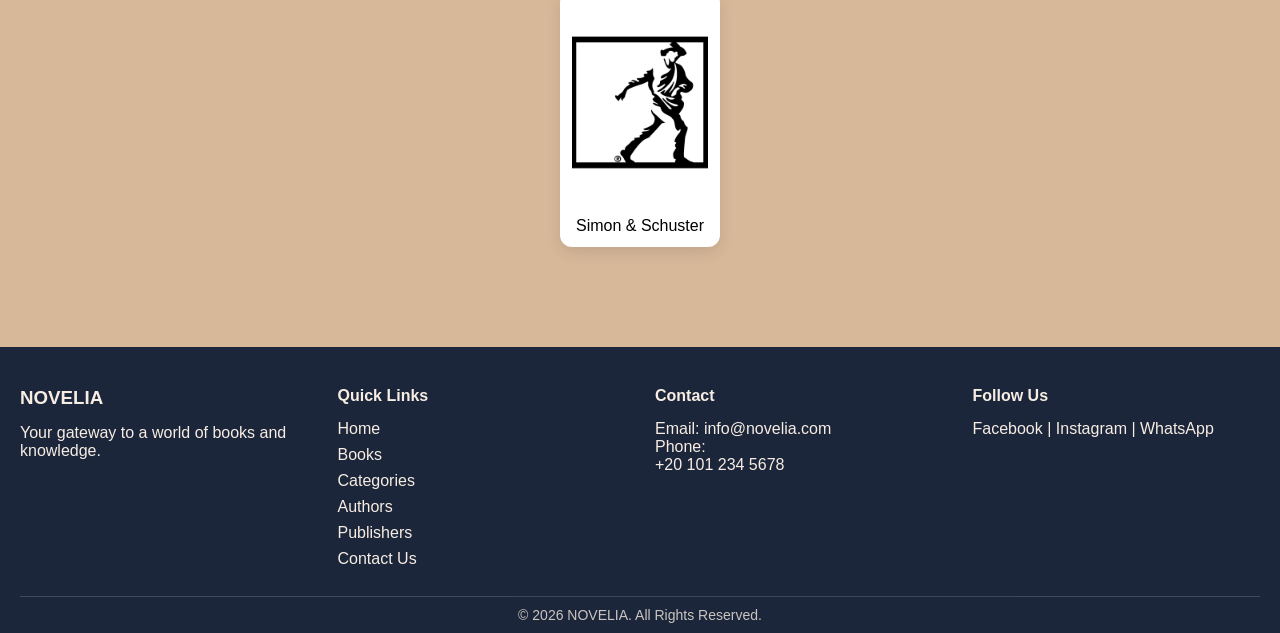
==== commit b32f8a30: "link" ====
--- a/index.html
+++ b/index.html
@@ -1,20 +1,20 @@
 <!doctype html>
 <html lang="en">
   <head>
-    <meta charset="UTF-8" />
+    <meta charset="UTF-8" >
     <title>Novelia</title>
 
-    <link rel="stylesheet" href="./assets/styles/style.css" />
+    <link rel="stylesheet" href="./assets/styles/style.css" >
     <link
       rel="stylesheet"
       href="https://cdnjs.cloudflare.com/ajax/libs/font-awesome/6.5.1/css/all.min.css"
-    />
+    >
   </head>
   <body>
-    <!-- ================= NAVBAR ================= -->
+    
     <nav class="navbar">
       <div class="logo">
-        <img src="./assets/img/logo1.png" alt="logo" />
+        <img src="./assets/img/logo1.png" alt="logo" >
       </div>
 
       <div class="links">
@@ -31,12 +31,12 @@
           <i class="fa-regular fa-sun"></i>
           <i class="fa-regular fa-moon"></i>
         </button>
-        <input type="text" placeholder="Search..." class="search" />
+        <input type="text" placeholder="Search..." class="search" >
         <button onclick="login()" class="login-btn">Login</button>
       </div>
     </nav>
 
-    <!-- ================= HERO ================= -->
+  
     <section class="hero">
       <div class="overlay">
         <div class="hero-content">
@@ -47,11 +47,11 @@
       </div>
     </section>
 
-    <!-- ================= VIDEO ================= -->
+    
     <section class="video-section">
       <div class="video-box">
         <video controls autoplay muted loop>
-          <source src="./assets/video/presentation video.mp4" type="video/mp4" />
+          <source src="./assets/video/presentation video.mp4" type="video/mp4" >
         </video>
       </div>
 
@@ -60,7 +60,7 @@
       </div>
     </section>
 
-    <!-- ================= BOOKS ================= -->
+    
     <section class="featured" id="books">
       <div class="section-head">
         <h2 class="books-title">
@@ -72,50 +72,50 @@
 
       <div class="cards">
         <div class="card">
-          <img src="./assets/img/picture1.jpeg" />
+          <img src="./assets/img/picture1.jpeg" >
           <p class="book-name">To Kill a Mockingbird</p>
           <p class="author-name">Harper Lee</p>
         </div>
 
         <div class="card">
-          <img src="./assets/img/picture2.jpeg" />
+          <img src="./assets/img/picture2.jpeg" >
           <p class="book-name">The Hobbit</p>
           <p class="author-name">J.R.R. Tolkien</p>
         </div>
 
         <div class="card">
-          <img src="./assets/img/picture3.jpeg" />
+          <img src="./assets/img/picture3.jpeg" >
           <p class="book-name">The Da Vinci Code</p>
           <p class="author-name">Dan Brown</p>
         </div>
 
         <div class="card">
-          <img src="./assets/img/picture4.jpeg" />
+          <img src="./assets/img/picture4.jpeg" >
           <p class="book-name">The Alchemist</p>
           <p class="author-name">Paulo Coelho</p>
         </div>
 
         <div class="card">
-          <img src="./assets/img/picture5.jpeg" />
+          <img src="./assets/img/picture5.jpeg" >
           <p class="book-name">Pride and Prejudice</p>
           <p class="author-name">Jane Austen</p>
         </div>
 
         <div class="card">
-          <img src="./assets/img/picture6.jpeg" />
+          <img src="./assets/img/picture6.jpeg" >
           <p class="book-name">The Lord of the Rings</p>
           <p class="author-name">J.R.R. Tolkien</p>
         </div>
 
         <div class="card">
-          <img src="./assets/img/pictures7.jpeg" />
+          <img src="./assets/img/pictures7.jpeg" >
           <p class="book-name">Inferno</p>
           <p class="author-name">Dan Brown</p>
         </div>
       </div>
     </section>
 
-    <!-- ================= CATEGORIES ================= -->
+    
     <section class="categories" id="categories">
       <h2>Browse by Category</h2>
 
@@ -127,7 +127,7 @@
       </div>
     </section>
 
-    <!-- ================= AUTHORS ================= -->
+    
     <section class="featured" id="authors">
       <div class="section-head">
         <h2 class="authors-title">
@@ -137,49 +137,49 @@
         <a href="./author.html" class="view-all">View All →</a>
       </div>
 
-      <!-- ================= AUTHORS CARDS ================= -->
+      
       <div class="cards">
-        <!-- ================= AUTHORS CARDS ================= -->
+        
         <div class="cards">
           <div class="card">
-            <img src="./assets/img/harper lee.avif" alt="Harper Lee" />
+            <img src="./assets/img/harper lee.avif" alt="Harper Lee" >
             <p class="author-name">Harper Lee</p>
           </div>
 
           <div class="card">
-            <img src="./assets/img/J.R.R. Tolkien.webp" alt="J.R.R. Tolkien" />
+            <img src="./assets/img/J.R.R. Tolkien.webp" alt="J.R.R. Tolkien" >
             <p class="author-name">J.R.R. Tolkien</p>
           </div>
 
           <div class="card">
-            <img src="./assets/img/dan brown.jpg" alt="Dan Brown" />
+            <img src="./assets/img/dan brown.jpg" alt="Dan Brown" >
             <p class="author-name">Dan Brown</p>
           </div>
 
           <div class="card">
-            <img src="./assets/img/AJane Austen.jpg" alt="Jane Austen" />
+            <img src="./assets/img/AJane Austen.jpg" alt="Jane Austen" >
             <p class="author-name">Jane Austen</p>
           </div>
 
           <div class="card">
-            <img src="./assets/img/charles dickens.avif" alt="Charles Dickens" />
+            <img src="./assets/img/charles dickens.avif" alt="Charles Dickens" >
             <p class="author-name">Charles Dickens</p>
           </div>
 
           <div class="card">
-            <img src="./assets/img/leo-tolstoy.avif" alt="Leo Tolstoy" />
+            <img src="./assets/img/leo-tolstoy.avif" alt="Leo Tolstoy" >
             <p class="author-name">Leo Tolstoy</p>
           </div>
 
           <div class="card">
-            <img src="./assets/img/Oscar-Wilde-1882.webp" alt="Oscar Wilde" />
+            <img src="./assets/img/Oscar-Wilde-1882.webp" alt="Oscar Wilde" >
             <p class="author-name">Oscar Wilde</p>
           </div>
         </div>
       </div>
     </section>
 
-    <!-- ================= PUBLISHERS ================= -->
+    
     <section class="featured" id="publishers">
       <div class="section-head">
         <h2 class="publishers-title">
@@ -191,45 +191,45 @@
 
       <div class="cards">
         <div class="card">
-          <img src="./assets/img/penguin.png" />
+          <img src="./assets/img/penguin.png" >
           <p class="publishers-name">Penguin</p>
         </div>
 
         <div class="card">
-          <img src="./assets/img/Richard Bentley.jpg" />
+          <img src="./assets/img/Richard Bentley.jpg" >
           <p class="publishers-name">Richard Bentley</p>
         </div>
 
         <div class="card">
-          <img src="./assets/img/Riverhead_Books.jpg" />
+          <img src="./assets/img/Riverhead_Books.jpg" >
           <p class="publishers-name">Riverhead Books</p>
         </div>
 
         <div class="card">
           <img
             src="./assets/img/RHPG_Imprint-Logos_Squares_200x200Ballantine.avif"
-          />
+          >
           <p class="publishers-name">Ballantine Books</p>
         </div>
 
         <div class="card">
-          <img src="./assets/img/The Russian Messenger.jpg" />
+          <img src="./assets/img/The Russian Messenger.jpg" >
           <p class="publishers-name">The Russian Messenger</p>
         </div>
 
         <div class="card">
-          <img src="./assets/img/Scholastic.jpg" />
+          <img src="./assets/img/Scholastic.jpg" >
           <p class="publishers-name">Scholastic</p>
         </div>
 
         <div class="card">
-          <img src="./assets/img/Simon & Schuster.png" />
+          <img src="./assets/img/Simon & Schuster.png" >
           <p class="publishers-name">Simon & Schuster</p>
         </div>
       </div>
     </section>
 
-    <!-- ================= FOOTER ================= -->
+  
     <section>
       <footer class="footer">
         <div class="footer-container">
@@ -265,7 +265,9 @@
         </div>
       </footer>
     </section>
-    <script src="./assets/js/index.js"></script>
+    <script src="./assets/js/index.js">
+      
+    </script>
   </body>
 
   <script>
--- a/assets/styles/style.css
+++ b/assets/styles/style.css
@@ -10,7 +10,7 @@
   scroll-behavior: smooth;
 }
 
-/* ================= RESET ================= */
+
 * {
   margin: 0;
   padding: 0;
@@ -143,7 +143,7 @@
   display: block;
 }
 
-/* hover بسيط فقط */
+
 .video-box video:hover {
   transform: scale(1.02);
   box-shadow: 0 25px 60px rgba(0, 0, 0, 0.4);
